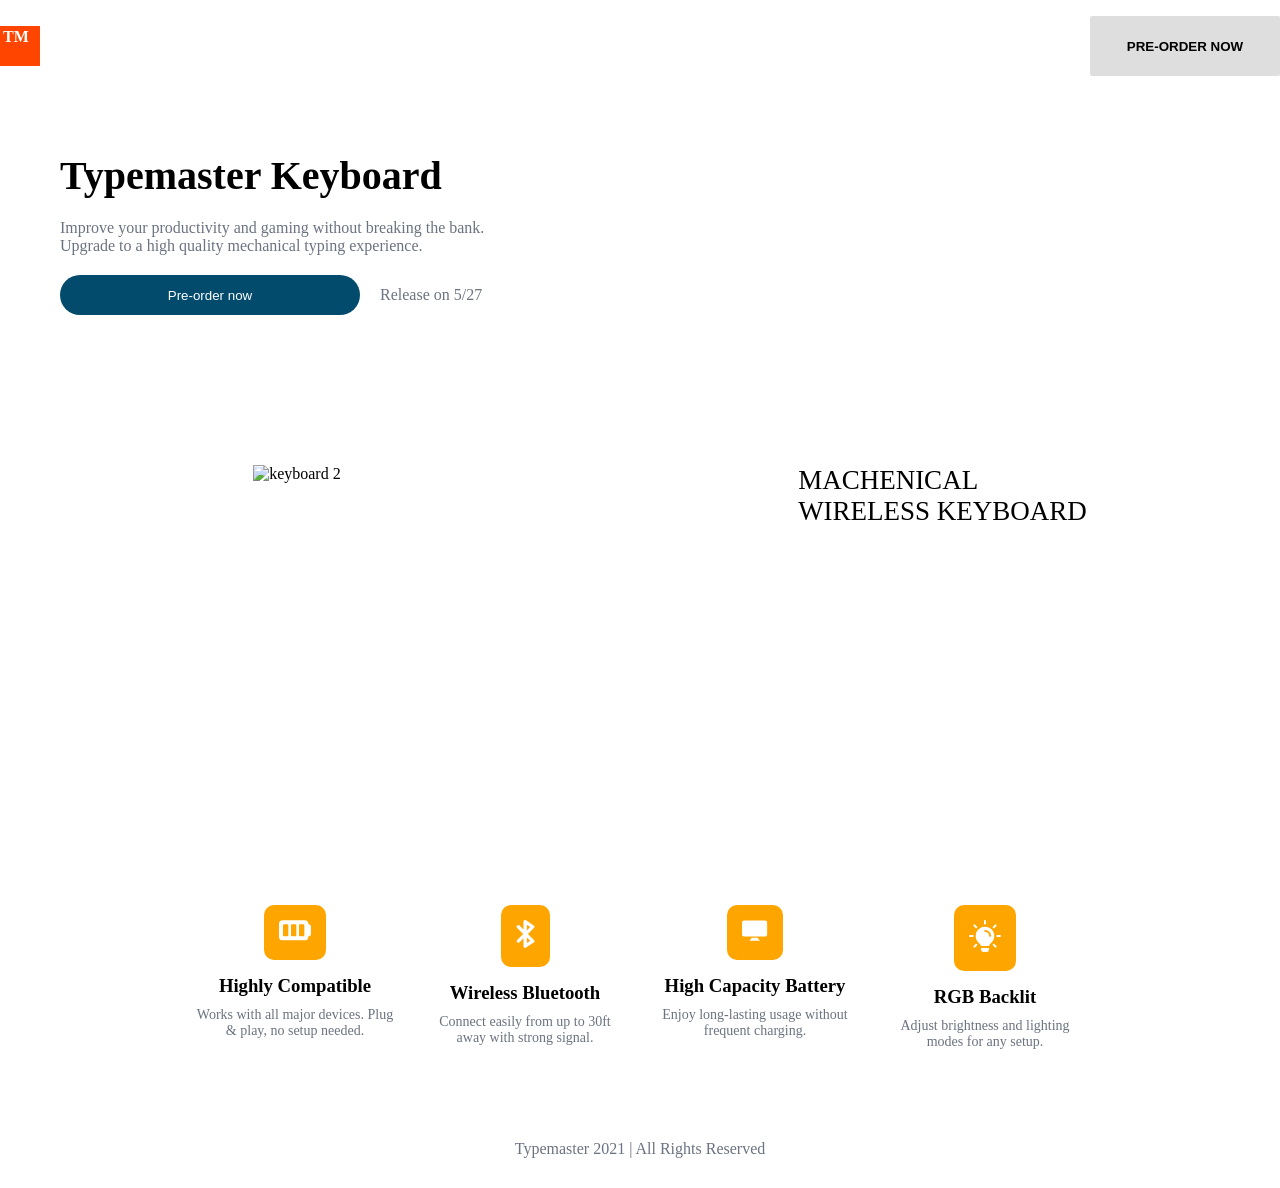
==== index.html @ daf3b94d "Rename landingPage.html to index.html i have changed file name because it was not deploying" ====
<!DOCTYPE html>
<html lang="en">
<head>
    <meta charset="UTF-8">
    <meta name="viewport" content="width=device-width, initial-scale=1.0">
    <link rel="stylesheet" href="landingpage.css">
    <title>Document</title>
</head>
<body>
    
<header>
        <div class="logo">TM</div>
        <button class="pre-od">pre-order now</button>
    </header>

<section class="hero">
  <div class="hero-text">
    <h1>Typemaster Keyboard</h1>
    <p>
      Improve your productivity and gaming without breaking the bank.
      Upgrade to a high quality mechanical typing experience.
    </p>

    <div class="hero-actions">
      <button class="btn primary">Pre-order now</button>
      <span class="release">Release on 5/27</span>
    </div>
  </div>

  <div class="hero-img">
<img src="https://media.discordapp.net/attachments/1487756990292820008/1491350244233842699/image-keyboard.jpg?ex=69dbfce6&is=69daab66&hm=d78a18896af2715322123e1cb8480f9b20fa598ce76373ee12e4be2ba488cf77&=&format=webp&width=523&height=465" alt="">
  </div>
</section>
<section class="images">
  <img class="img1" src="https://media.discordapp.net/attachments/1487756990292820008/1491350244552605747/image-phone-and-keyboard.jpg?ex=69da02a6&is=69d8b126&hm=1e514d6a440f03de5a4eccf310f322ebe0eb547a733735a6c1682a71b0a82392&=&format=webp&width=289&height=544" alt="keyboard 2">
<img src="https://media.discordapp.net/attachments/1487756990292820008/1491350243759882240/image-glass-and-keyboard.jpg?ex=69dbfce6&is=69daab66&hm=7fd9cfee78d80e2a12c5d4f691349a7ed7e35125874f9a6db73e9095daca93d1&=&format=webp&width=430&height=465" alt="">
  <p class="write">MACHENICAL <br> WIRELESS  KEYBOARD</p>
  <!-- <p class="para">this is keyhfdddhhhhh keyboard compant ilike it very much my name is alex 2345 this is reality of hosting</p> -->
</section>


<section class="features">

  <div class="feature">
    <div class="icon"><svg width="32" height="21" xmlns="http://www.w3.org/2000/svg"><path d="M29.655 4.333h-.322V4A3.67 3.67 0 0025.667.333h-22A3.67 3.67 0 000 4v12.667a3.67 3.67 0 003.667 3.666h22a3.67 3.67 0 003.666-3.666v-.334h.322A2.336 2.336 0 0031.988 14V6.667a2.336 2.336 0 00-2.333-2.334zm-20.322 11a1 1 0 01-1 1H5a1 1 0 01-1-1v-10a1 1 0 011-1h3.333a1 1 0 011 1v10zm8 0a1 1 0 01-1 1H13a1 1 0 01-1-1v-10a1 1 0 011-1h3.333a1 1 0 011 1v10zm8 0a1 1 0 01-1 1H21a1 1 0 01-1-1v-10a1 1 0 011-1h3.333a1 1 0 011 1v10z" fill="#FFF" fill-rule="nonzero"/></svg></div>
    <h3>Highly Compatible</h3>
    <p>Works with all major devices. Plug & play, no setup needed.</p>
  </div>

  <div class="feature">
    <div class="icon"><svg width="19" height="28" xmlns="http://www.w3.org/2000/svg"><path d="M11.947 13.93l5.974-5.999a1.653 1.653 0 00-.25-2.537L10.076.282a1.663 1.663 0 00-2.592 1.37v7.942L3.533 5.6a1.641 1.641 0 00-2.326-.01 1.652 1.652 0 00-.01 2.336l5.953 6.002-5.953 6.002a1.653 1.653 0 00.01 2.338 1.64 1.64 0 002.326-.01l3.95-3.994v7.941c0 .61.348 1.172.887 1.459a1.659 1.659 0 001.705-.09l7.596-5.11a1.655 1.655 0 00.25-2.538l-5.974-5.996zm-1.111-9.173l3.358 2.26-3.358 3.372V4.757zm0 18.348v-5.632l3.358 3.372-3.358 2.26z" fill="#FFF" fill-rule="nonzero"/></svg></div>
    <h3>Wireless Bluetooth</h3>
    <p>Connect easily from up to 30ft away with strong signal.</p>
  </div>

  <div class="feature">
    <div class="icon"><svg width="26" height="21" xmlns="http://www.w3.org/2000/svg"><path d="M15.673 17.755l2.253 2.939H7.51l2.253-2.939h5.91zM23.183.45a1.96 1.96 0 011.96 1.96v12.08a1.96 1.96 0 01-1.96 1.96H1.96A1.96 1.96 0 010 14.489V2.41A1.96 1.96 0 011.96.448z" fill="#FFF" fill-rule="nonzero"/></svg>
</div>
    <h3>High Capacity Battery</h3>
    <p>Enjoy long-lasting usage without frequent charging.</p>
  </div>

  <div class="feature">
    <div class="icon"><svg width="32" height="32" xmlns="http://www.w3.org/2000/svg"><path d="M20 28v1.667A2.345 2.345 0 0117.667 32h-3.334C13.213 32 12 31.147 12 29.28V28h8zm5.47-3.947l1.845 1.846a1 1 0 11-1.415 1.414l-1.845-1.845a1 1 0 111.414-1.415zm-17.523 0a1 1 0 010 1.415L6.1 27.313a.997.997 0 01-1.414 0 1 1 0 010-1.414l1.845-1.846a1 1 0 011.415 0zM14 6.88c2.813-.6 5.693.093 7.88 1.867A9.297 9.297 0 0125.333 16c0 2.88-1.306 5.547-3.56 7.333-.92.72-1.52 1.654-1.706 2.667v.013C20.04 26 20.027 26 20 26h-8l-.047.002-.046.011V26c-.187-1.053-.734-1.96-1.52-2.547-2.907-2.2-4.267-5.8-3.52-9.426.733-3.534 3.6-6.414 7.133-7.147zM31 15a1 1 0 010 2h-2.61a1 1 0 010-2H31zM3.61 15a1 1 0 010 2H1a1 1 0 010-2h2.61zm12.723-5c-.546 0-1 .453-1 1 0 .547.454 1 1 1A3.665 3.665 0 0120 15.667c0 .546.453 1 1 1 .547 0 1-.454 1-1A5.679 5.679 0 0016.333 10zm10.982-5.315a1 1 0 010 1.415l-1.846 1.845a1.003 1.003 0 01-1.414 0 1 1 0 010-1.414L25.9 4.685a1 1 0 011.415 0zm-21.214 0l1.846 1.846a1 1 0 11-1.415 1.414L4.687 6.1A1 1 0 116.1 4.685zM16 0a1 1 0 011 1v2.61a1 1 0 01-2 0V1a1 1 0 011-1z" fill="#FFF" fill-rule="nonzero"/></svg>
</div>
    <h3>RGB Backlit</h3>
    <p>Adjust brightness and lighting modes for any setup.</p>
  </div>

</section>


<footer class="footer">
  <p>Typemaster 2021 | All Rights Reserved</p>
</footer>


</body>
</html>
---- landingpage.css ----
*{
margin: 0;
padding: 0;
box-sizing: border-box;
}


body{
    width: 1024;
    
}

header{
   display: flex;
    justify-content: space-between;
    align-items: center;
    padding: 1rem 0;
}

.logo{
background-color: orangered;
    width: 40px;
    height: 40px;
    font-weight: bold;
    color: white;
    padding: 2px 3px;
}
.pre-od{
   background-color: #dedede;
    border: none;
    padding: .8rem 1rem;
    border-radius: 2px;
    text-transform: uppercase;
    font-weight: bold;
    cursor: pointer;
    width: 190px;
    height: 60px;
}


.btn.primary {
  background: rgb(3, 75, 109);
  color: white;
  width: 300px;
  height: 40px;
  border-radius: 20px;
}
.btn {
  padding: 10px 20px;
  border: none;
  border-radius: 8px;
  cursor: pointer;
}

.btn.light {
  background: #e5e7eb;
}
.hero {
  display: flex;
  justify-content: space-between;
  align-items: center;
  padding: 60px;
  gap: 40px;
}

.hero-text {
  max-width: 450px;
}

.hero-text h1 {
  font-size: 40px;
  margin-bottom: 20px;
}

.hero-text p {
  margin-bottom: 20px;
  color: #6b7280;
}

.hero-actions {
  display: flex;
  align-items: center;
  gap: 20px;
}

.release {
  color: #6b7280;
}

.hero-img img {
  width: 400px;
 
  border-radius: 20px;
}


.images {
  display: flex;
  justify-content: center;
  gap: 20px;
  /* padding: 40px 60px; */
 /* height: 300px; */
  margin-top: 90px;
}

.img1{
  height: 380px;
 padding-left: 60px;
}

.img2{
  width: 600px;
  padding-left: 30px;
  height: 380px;
}





.images img {
  width: 250px;
  border-radius: 15px;
}

.write{
  font-size: 27px;
  padding-left: 65px;
}
/* .para{
 
} */

.features {
  display: flex;
  justify-content: center;
  gap: 30px;
  padding: 60px;
  text-align: center;
}

.feature {
  max-width: 200px;
}

.icon {
  background: orange;
  color: white;
  padding: 15px;
  border-radius: 10px;
  margin-bottom: 15px;
  display: inline-block;
}

.feature h3 {
  margin-bottom: 10px;
}

.feature p {
  color: #6b7280;
  font-size: 14px;
}


.footer {
  text-align: center;
  padding: 30px;
  color: #6b7280;
}
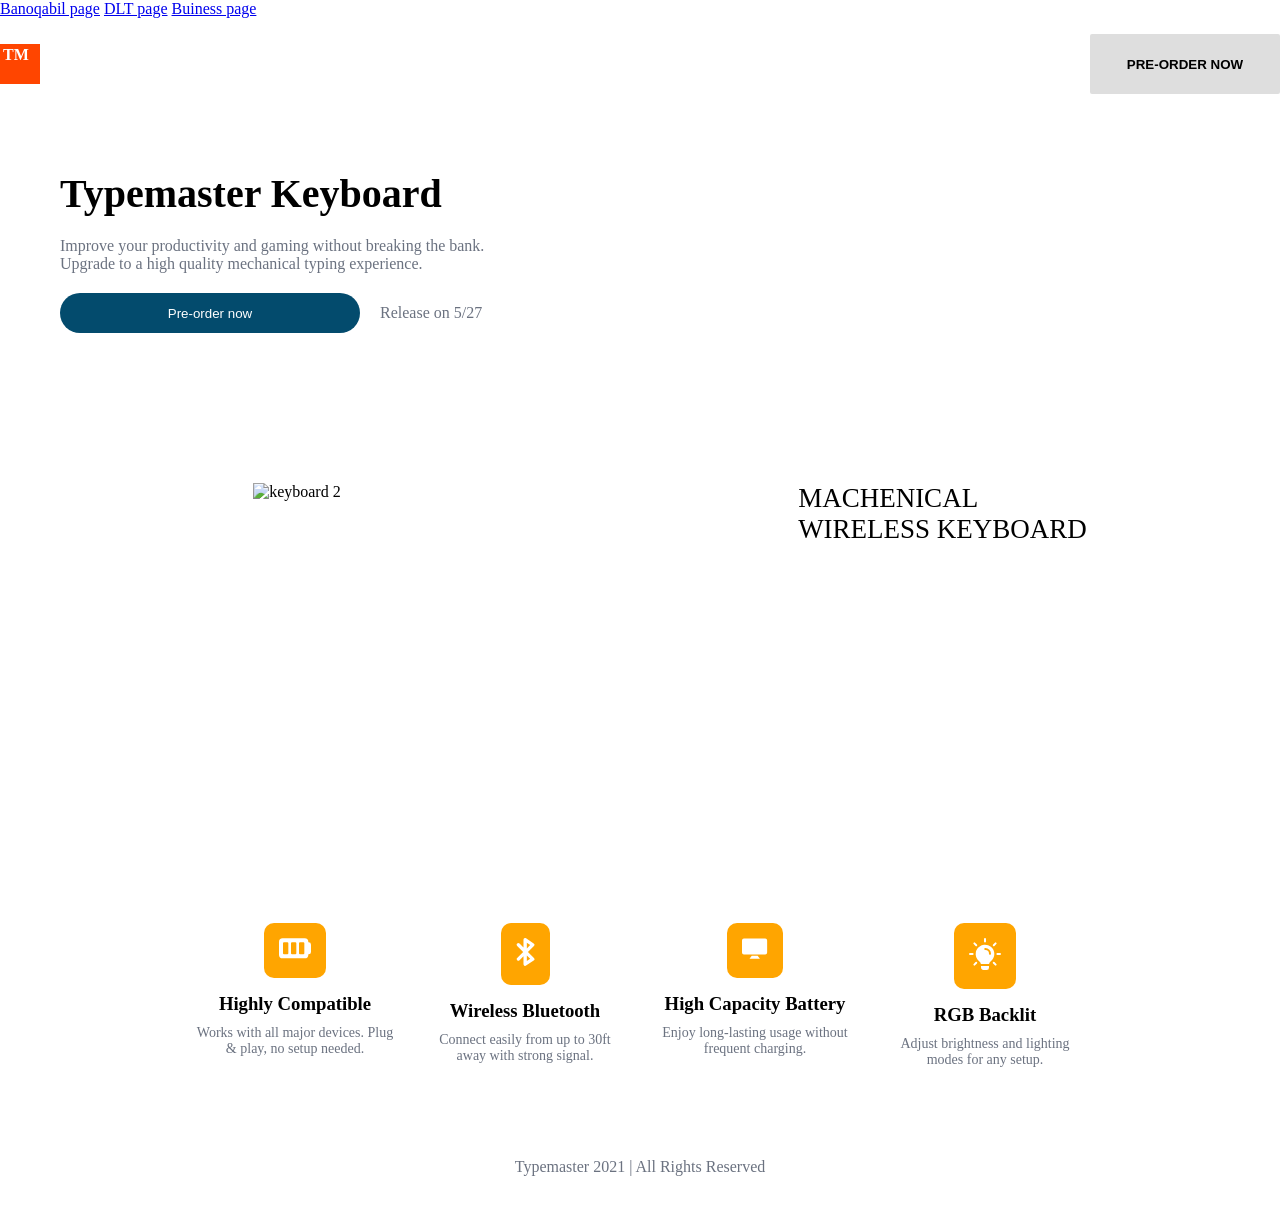
==== commit 647fa966: "Add navigation links and update hero image" ====
--- a/index.html
+++ b/index.html
@@ -5,6 +5,9 @@
     <meta name="viewport" content="width=device-width, initial-scale=1.0">
     <link rel="stylesheet" href="landingpage.css">
     <title>Document</title>
+    <a href="banoqabil.html">Banoqabil page</a>
+    <a href="dlt.html">DLT page</a>
+    <a href="business_card.html">Buiness page</a>
 </head>
 <body>
     
@@ -28,7 +31,7 @@
   </div>
 
   <div class="hero-img">
-<img src="https://media.discordapp.net/attachments/1487756990292820008/1491350244233842699/image-keyboard.jpg?ex=69dbfce6&is=69daab66&hm=d78a18896af2715322123e1cb8480f9b20fa598ce76373ee12e4be2ba488cf77&=&format=webp&width=523&height=465" alt="">
+<img src="images/hero.png" alt="">
   </div>
 </section>
 <section class="images">
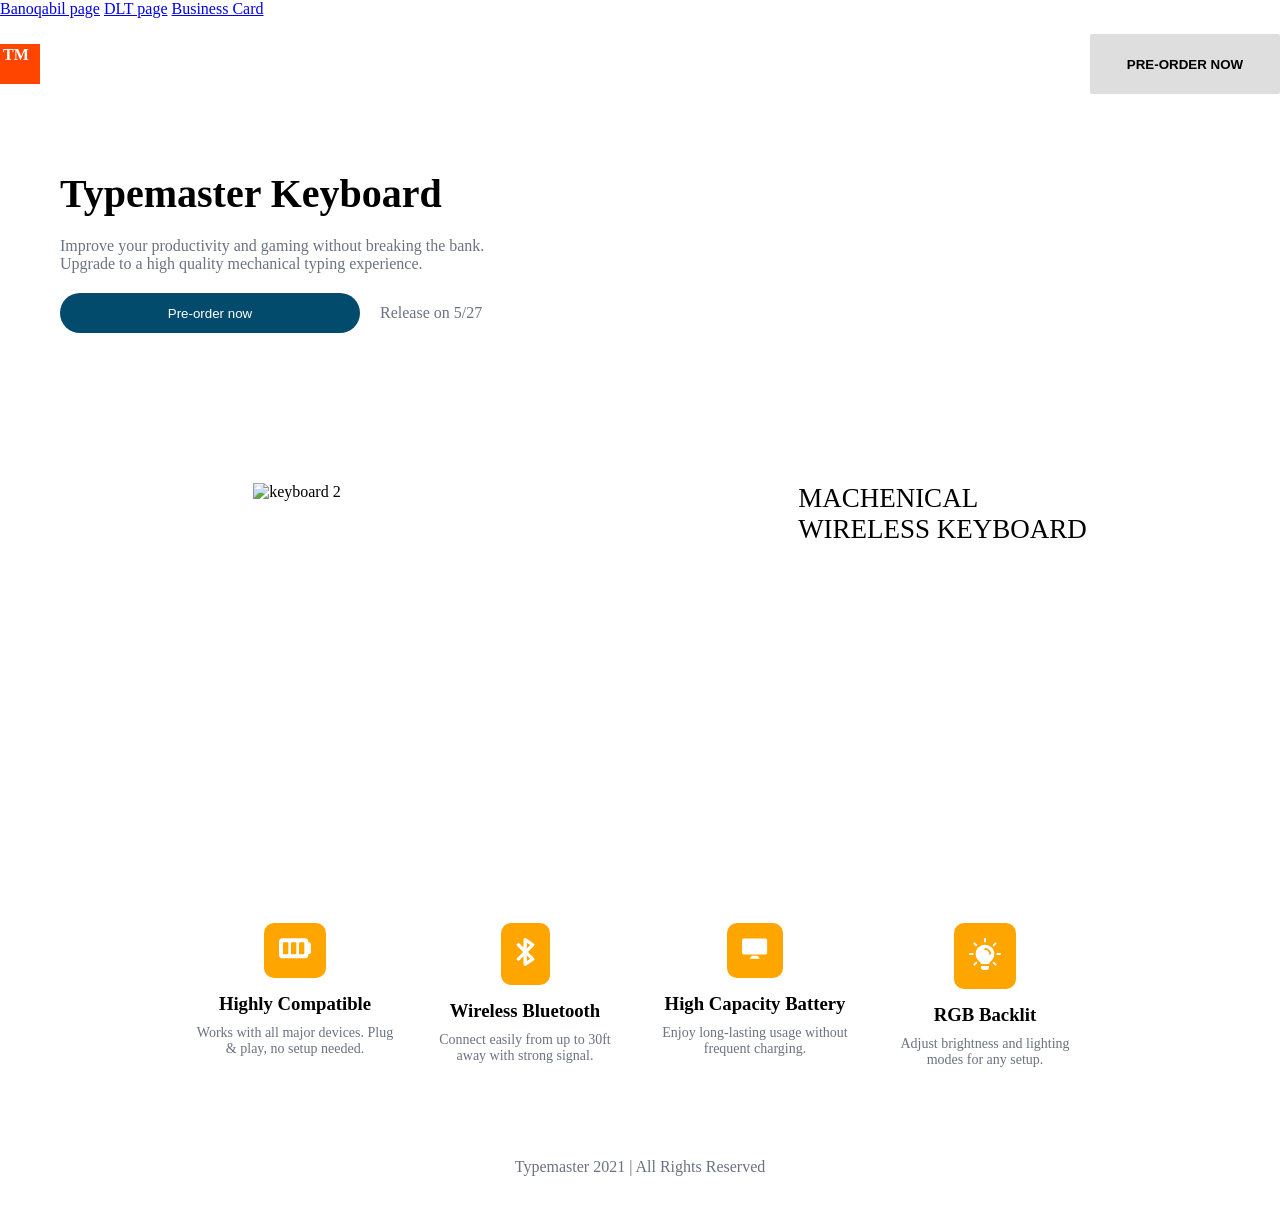
==== commit 6a4f53ae: "Fix typo in link to Business Card page" ====
--- a/index.html
+++ b/index.html
@@ -7,10 +7,10 @@
     <title>Document</title>
     <a href="banoqabil.html">Banoqabil page</a>
     <a href="dlt.html">DLT page</a>
-    <a href="business_card.html">Buiness page</a>
+    
 </head>
 <body>
-    
+    <a href="business_card.html">Business Card</a>
 <header>
         <div class="logo">TM</div>
         <button class="pre-od">pre-order now</button>
@@ -31,7 +31,7 @@
   </div>
 
   <div class="hero-img">
-<img src="images/hero.png" alt="">
+<img src="./keyboard2img.png" alt="">
   </div>
 </section>
 <section class="images">
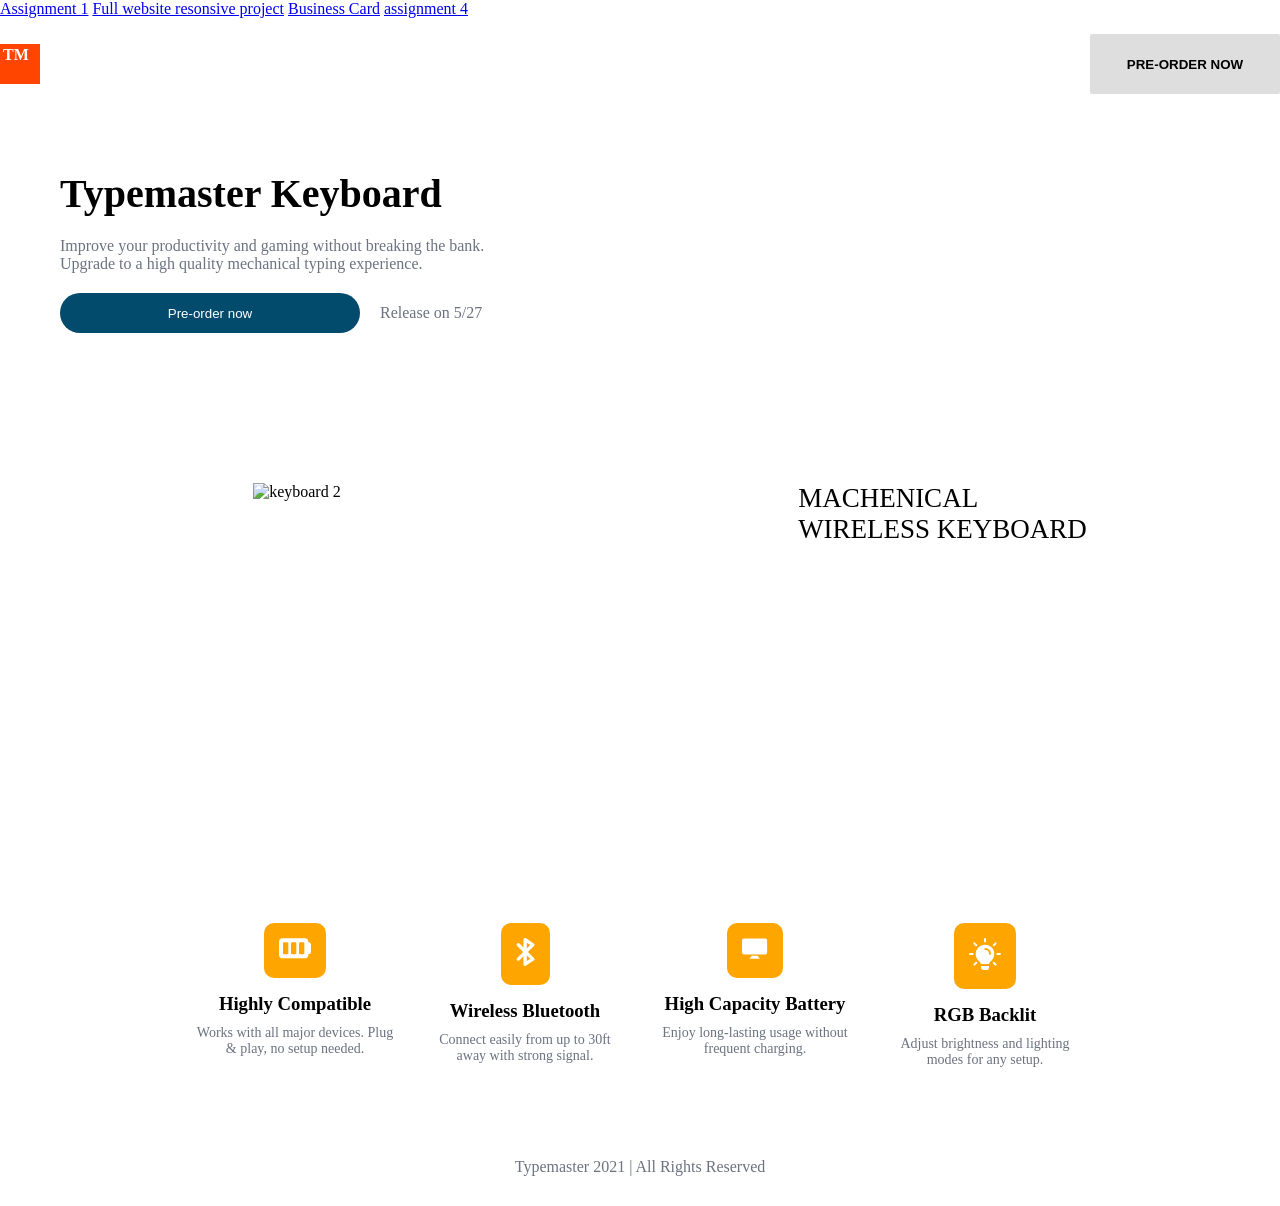
==== commit 70e93ff2: "Update links in index.html for assignments and projects" ====
--- a/index.html
+++ b/index.html
@@ -5,12 +5,13 @@
     <meta name="viewport" content="width=device-width, initial-scale=1.0">
     <link rel="stylesheet" href="landingpage.css">
     <title>Document</title>
-    <a href="banoqabil.html">Banoqabil page</a>
-    <a href="dlt.html">DLT page</a>
-    
+    <a href="banoqabil.html">Assignment 1</a>
+    <a href="dlt.html">Full website resonsive project</a>
+      <a href="business_card.html">Business Card</a>
+    <a href="assignment4.html">assignment 4</a>
 </head>
 <body>
-    <a href="business_card.html">Business Card</a>
+  
 <header>
         <div class="logo">TM</div>
         <button class="pre-od">pre-order now</button>
@@ -31,7 +32,7 @@
   </div>
 
   <div class="hero-img">
-<img src="./keyboard2img.png" alt="">
+<img src="keyboard2img.png" alt="">
   </div>
 </section>
 <section class="images">
